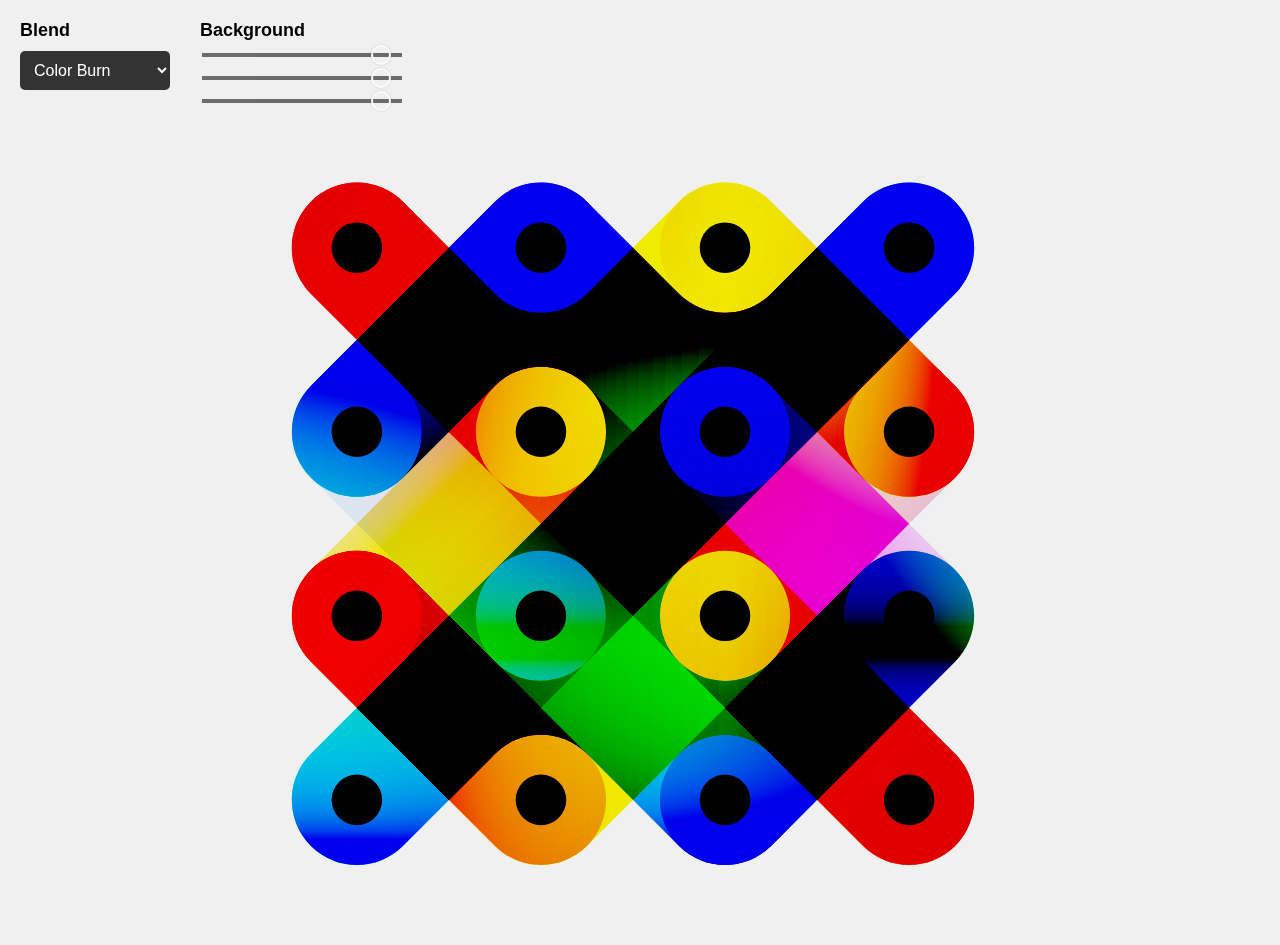
==== kolam2.html @ d8527121 "kolam2" ====
<!DOCTYPE html>
<html lang="en">
<head>
    <meta charset="UTF-8">
    <meta name="viewport" content="width=device-width, initial-scale=1.0">
    <title>SVG Animation with Blend Modes</title>
    <style>
        body {
            margin: 0;
            padding: 20px;
            display: flex;
            flex-direction: column;
            align-items: flex-start;
            min-height: 100vh;
            background-color: #fff9c4; /* Light yellow background */
            color: #000;
            font-family: Arial, sans-serif;
        }
        .controls {
            display: flex;
            gap: 30px;
            margin-bottom: 20px;
            align-self: flex-start;
        }
        .control-group {
            display: flex;
            flex-direction: column;
            align-items: flex-start;
        }
        label {
            margin-bottom: 10px;
            font-weight: bold;
            font-size: 18px;
        }
        select {
            width: 150px;
            padding: 10px;
            border-radius: 5px;
            background-color: #333;
            color: #fff;
            border: none;
            font-size: 16px;
        }
        .sliders {
            display: flex;
            flex-direction: column;
            gap: 15px;
        }
        input[type="range"] {
            -webkit-appearance: none;
            width: 200px;
            height: 4px;
            background: #333;
            outline: none;
            opacity: 0.7;
            transition: opacity .2s;
        }
        input[type="range"]:hover {
            opacity: 1;
        }
        input[type="range"]::-webkit-slider-thumb {
            -webkit-appearance: none;
            appearance: none;
            width: 20px;
            height: 20px;
            border-radius: 50%;
            cursor: pointer;
            border: 2px solid white;
            box-shadow: 0 0 2px rgba(0,0,0,0.3);
        }
        input[type="range"]::-moz-range-thumb {
            width: 20px;
            height: 20px;
            border-radius: 50%;
            cursor: pointer;
            border: 2px solid white;
            box-shadow: 0 0 2px rgba(0,0,0,0.3);
        }
        #red::-webkit-slider-thumb, #red::-moz-range-thumb {
            background-color: red;
        }
        #green::-webkit-slider-thumb, #green::-moz-range-thumb {
            background-color: lime;
        }
        #blue::-webkit-slider-thumb, #blue::-moz-range-thumb {
            background-color: blue;
        }
        .container {
            width: 800px;
            height: 800px;
            position: relative;
            align-self: center;
        }
        .path {
            mix-blend-mode: color-burn;
        }
    </style>
</head>
<body>
    <div class="controls">
        <div class="control-group">
            <label for="blend-mode">Blend</label>
            <select id="blend-mode">
                <option value="color-burn" selected>Color Burn</option>
                <option value="darken">Darken</option>
                <option value="multiply">Multiply</option>
                <option value="difference">Difference</option>
                <option value="hard-light">Hard Light</option>
                <option value="lighten">Lighten</option>
                <option value="screen">Screen</option>
                <option value="exclusion">Exclusion</option>
                <option value="overlay">Overlay</option>
                <option value="color-dodge">Color Dodge</option>
                <option value="color">Color</option>
                <option value="soft-light">Soft Light</option>
            </select>
        </div>
        <div class="control-group">
            <label>Background</label>
            <div class="sliders">
                <input type="range" id="red" min="0" max="255" value="240">
                <input type="range" id="green" min="0" max="255" value="240">
                <input type="range" id="blue" min="0" max="255" value="240">
            </div>
        </div>
    </div>
    <div class="container">
        <svg id="_0" data-name="0" xmlns="http://www.w3.org/2000/svg" viewBox="0 0 1266.17 1250.37">
            <defs>
                <linearGradient id="gradient1" x1="0%" y1="0%" x2="100%" y2="0%">
                    <stop offset="0%" stop-color="red">
                        <animate attributeName="offset" values="0;1;0" dur="10s" repeatCount="indefinite" />
                    </stop>
                    <stop offset="50%" stop-color="yellow">
                        <animate attributeName="offset" values="0.5;1.5;0.5" dur="10s" repeatCount="indefinite" />
                    </stop>
                    <stop offset="100%" stop-color="red">
                        <animate attributeName="offset" values="1;2;1" dur="10s" repeatCount="indefinite" />
                    </stop>
                </linearGradient>
                
                <linearGradient id="gradient2" x1="0%" y1="0%" x2="0%" y2="100%">
                    <stop offset="0%" stop-color="blue">
                        <animate attributeName="offset" values="0;1;0" dur="8s" repeatCount="indefinite" />
                    </stop>
                    <stop offset="50%" stop-color="green">
                        <animate attributeName="offset" values="0.5;1.5;0.5" dur="8s" repeatCount="indefinite" />
                    </stop>
                    <stop offset="100%" stop-color="blue">
                        <animate attributeName="offset" values="1;2;1" dur="8s" repeatCount="indefinite" />
                    </stop>
                </linearGradient>
                
                <linearGradient id="gradient3" x1="100%" y1="100%" x2="0%" y2="0%">
                    <stop offset="0%" stop-color="purple">
                        <animate attributeName="offset" values="0;1;0" dur="12s" repeatCount="indefinite" />
                    </stop>
                    <stop offset="50%" stop-color="orange">
                        <animate attributeName="offset" values="0.5;1.5;0.5" dur="12s" repeatCount="indefinite" />
                    </stop>
                    <stop offset="100%" stop-color="purple">
                        <animate attributeName="offset" values="1;2;1" dur="12s" repeatCount="indefinite" />
                    </stop>
                </linearGradient>
                
                <linearGradient id="gradient4" x1="0%" y1="100%" x2="100%" y2="0%">
                    <stop offset="0%" stop-color="cyan">
                        <animate attributeName="offset" values="0;1;0" dur="15s" repeatCount="indefinite" />
                    </stop>
                    <stop offset="50%" stop-color="magenta">
                        <animate attributeName="offset" values="0.5;1.5;0.5" dur="15s" repeatCount="indefinite" />
                    </stop>
                    <stop offset="100%" stop-color="cyan">
                        <animate attributeName="offset" values="1;2;1" dur="15s" repeatCount="indefinite" />
                    </stop>
                </linearGradient>
            </defs>
            
            <path class="path" fill="url(#gradient1)" d="M986.17,1140.99c40.22,40.22,105.44,40.22,145.67,0,40.22-40.22,40.22-105.44,0-145.67l-437-437c-40.22-40.22-40.22-105.44,0-145.67,40.22-40.22,105.44-40.22,145.67,0l145.67,145.67c40.22,40.22,105.44,40.22,145.67,0s40.22-105.44,0-145.67l-72.83-72.83-218.5-218.5c-40.22-40.22-105.44-40.22-145.67,0l-145.67,145.67c-40.22,40.22-105.44,40.22-145.67,0l-145.67-145.67c-40.22-40.22-105.44-40.22-145.67,0-40.22,40.22-40.22,105.44,0,145.67l437,437c40.22,40.22,40.22,105.44,0,145.67-40.22,40.22-105.44,40.22-145.67,0l-145.67-145.67c-40.22-40.22-105.44-40.22-145.67,0-40.22,40.22-40.22,105.44,0,145.67l291.33,291.33c40.22,40.22,105.44,40.22,145.67,0l145.67-145.67c40.22-40.22,105.44-40.22,145.67,0l145.67,145.67Z"/>
            
            <path class="path" fill="url(#gradient2)" d="M112.18,995.32l437-437c40.22-40.22,40.22-105.44,0-145.67-40.22-40.22-105.44-40.22-145.67,0l-145.67,145.67c-40.22,40.22-105.44,40.22-145.67,0-40.22-40.22-40.22-105.44,0-145.67l72.83-72.83,218.5-218.5c40.22-40.22,105.44-40.22,145.67,0l145.67,145.67c40.22,40.22,105.44,40.22,145.67,0l145.67-145.67c40.22-40.22,105.44-40.22,145.67,0,40.22,40.22,40.22,105.44,0,145.67l-437,437c-40.22,40.22-40.22,105.44,0,145.67,40.22,40.22,105.44,40.22,145.67,0l145.67-145.67c40.22-40.22,105.44-40.22,145.67,0s40.22,105.44,0,145.67l-291.33,291.33c-40.22,40.22-105.44,40.22-145.67,0l-145.67-145.67c-40.22-40.22-105.44-40.22-145.67,0l-145.67,145.67c-40.22,40.22-105.44,40.22-145.67,0-40.22-40.22-40.22-105.44,0-145.67Z"/>
            
            <path class="path" fill="url(#gradient3)" d="M986.17,1140.99l-437-437c-40.22-40.22-105.44-40.22-145.67,0-40.22,40.22-40.22,105.44,0,145.67l145.67,145.67c40.22,40.22,40.22,105.44,0,145.67s-105.44,40.22-145.67,0l-72.83-72.83-218.5-218.5c-40.22-40.22-40.22-105.44,0-145.67l145.67-145.67c40.22-40.22,40.22-105.44,0-145.67l-145.67-145.67c-40.22-40.22-40.22-105.44,0-145.67,40.22-40.22,105.44-40.22,145.67,0l437,437c40.22,40.22,105.44,40.22,145.67,0,40.22-40.22,40.22-105.44,0-145.67l-145.67-145.67c-40.22-40.22-40.22-105.44,0-145.67s105.44-40.22,145.67,0l291.33,291.33c40.22,40.22,40.22,105.44,0,145.67l-145.67,145.67c-40.22,40.22-40.22,105.44,0,145.67l145.67,145.67c40.22,40.22,40.22,105.44,0,145.67-40.22,40.22-105.44,40.22-145.67,0Z"/>
            
            <path class="path" fill="url(#gradient4)" d="M112.18,995.32c-40.22,40.22-40.22,105.44,0,145.67,40.22,40.22,105.44,40.22,145.67,0l437-437c40.22-40.22,105.44-40.22,145.67,0,40.22,40.22,40.22,105.44,0,145.67l-145.67,145.67c-40.22,40.22-40.22,105.44,0,145.67s105.44,40.22,145.67,0l72.83-72.83,218.5-218.5c40.22-40.22,40.22-105.44,0-145.67l-145.67-145.67c-40.22-40.22-40.22-105.44,0-145.67l145.67-145.67c40.22-40.22,40.22-105.44,0-145.67s-105.44-40.22-145.67,0l-437,437c-40.22,40.22-105.44,40.22-145.67,0-40.22-40.22-40.22-105.44,0-145.67l145.67-145.67c40.22-40.22,40.22-105.44,0-145.67-40.22-40.22-105.44-40.22-145.67,0L112.18,412.66c-40.22,40.22-40.22,105.44,0,145.67l145.67,145.67c40.22,40.22,40.22,105.44,0,145.67l-145.67,145.67Z"/>

            <g id="dots">
                <circle class="dot" cx="185.01" cy="1068.16" r="40"/>
                <circle class="dot" cx="1059.01" cy="1068.16" r="40"/>
                <circle class="dot" cx="767.67" cy="1068.16" r="40"/>
                <circle class="dot" cx="476.34" cy="1068.16" r="40"/>
                <circle class="dot" cx="185.01" cy="194.16" r="40"/>
                <circle class="dot" cx="185.01" cy="776.82" r="40"/>
                <circle class="dot" cx="185.01" cy="485.49" r="40"/>
                <circle class="dot" cx="1059.01" cy="194.16" r="40"/>
                <circle class="dot" cx="767.67" cy="194.16" r="40"/>
                <circle class="dot" cx="476.34" cy="194.16" r="40"/>
                <circle class="dot" cx="1059.01" cy="776.82" r="40"/>
                <circle class="dot" cx="1059.01" cy="485.49" r="40"/>
                <circle class="dot" cx="767.67" cy="776.82" r="40"/>
                <circle class="dot" cx="476.34" cy="776.82" r="40"/>
                <circle class="dot" cx="476.34" cy="485.49" r="40"/>
                <circle class="dot" cx="767.67" cy="485.49" r="40"/>
            </g>
        </svg>
    </div>
    <script>
        const blendModeSelect = document.getElementById('blend-mode');
        const redSlider = document.getElementById('red');
        const greenSlider = document.getElementById('green');
        const blueSlider = document.getElementById('blue');
        const paths = document.querySelectorAll('.path');

        const blendModeColors = {
            'color-burn': [240, 240, 240],
            'darken': [240, 240, 240],
            'multiply': [240, 240, 240],
            'difference': [240, 240, 240],
            'hard-light': [0, 0, 0],
            'lighten': [0, 0, 0],
            'screen': [0, 0, 0],
            'exclusion': [0, 0, 0],
            'overlay': [244, 127, 0],
            'color-dodge': [12, 30, 40],
            'color': [244, 127, 0],
            'soft-light': [128, 0, 0]
        };

        blendModeSelect.addEventListener('change', (e) => {
            const selectedMode = e.target.value;
            paths.forEach(path => {
                path.style.mixBlendMode = selectedMode;
            });
            
            const [r, g, b] = blendModeColors[selectedMode];
            redSlider.value = r;
            greenSlider.value = g;
            blueSlider.value = b;
            updateBackgroundColor();
        });

        function updateBackgroundColor() {
            const r = redSlider.value;
            const g = greenSlider.value;
            const b = blueSlider.value;
            document.body.style.backgroundColor = `rgb(${r}, ${g}, ${b})`;

            // Calculate brightness
            const brightness = (r * 299 + g * 587 + b * 114) / 1000;

            // Adjust text and control colors based on brightness
            if (brightness > 128) {
                document.body.style.color = '#000';
                blendModeSelect.style.backgroundColor = '#333';
                blendModeSelect.style.color = '#fff';
                [redSlider, greenSlider, blueSlider].forEach(slider => {
                    slider.style.backgroundColor = '#333';
                });
            } else {
                document.body.style.color = '#fff';
                blendModeSelect.style.backgroundColor = '#ddd';
                blendModeSelect.style.color = '#000';
                [redSlider, greenSlider, blueSlider].forEach(slider => {
                    slider.style.backgroundColor = '#ddd';
                });
            }
        }

        redSlider.addEventListener('input', updateBackgroundColor);
        greenSlider.addEventListener('input', updateBackgroundColor);
        blueSlider.addEventListener('input', updateBackgroundColor);

        // Initialize background color
        updateBackgroundColor();
    </script>
</body>
</html>
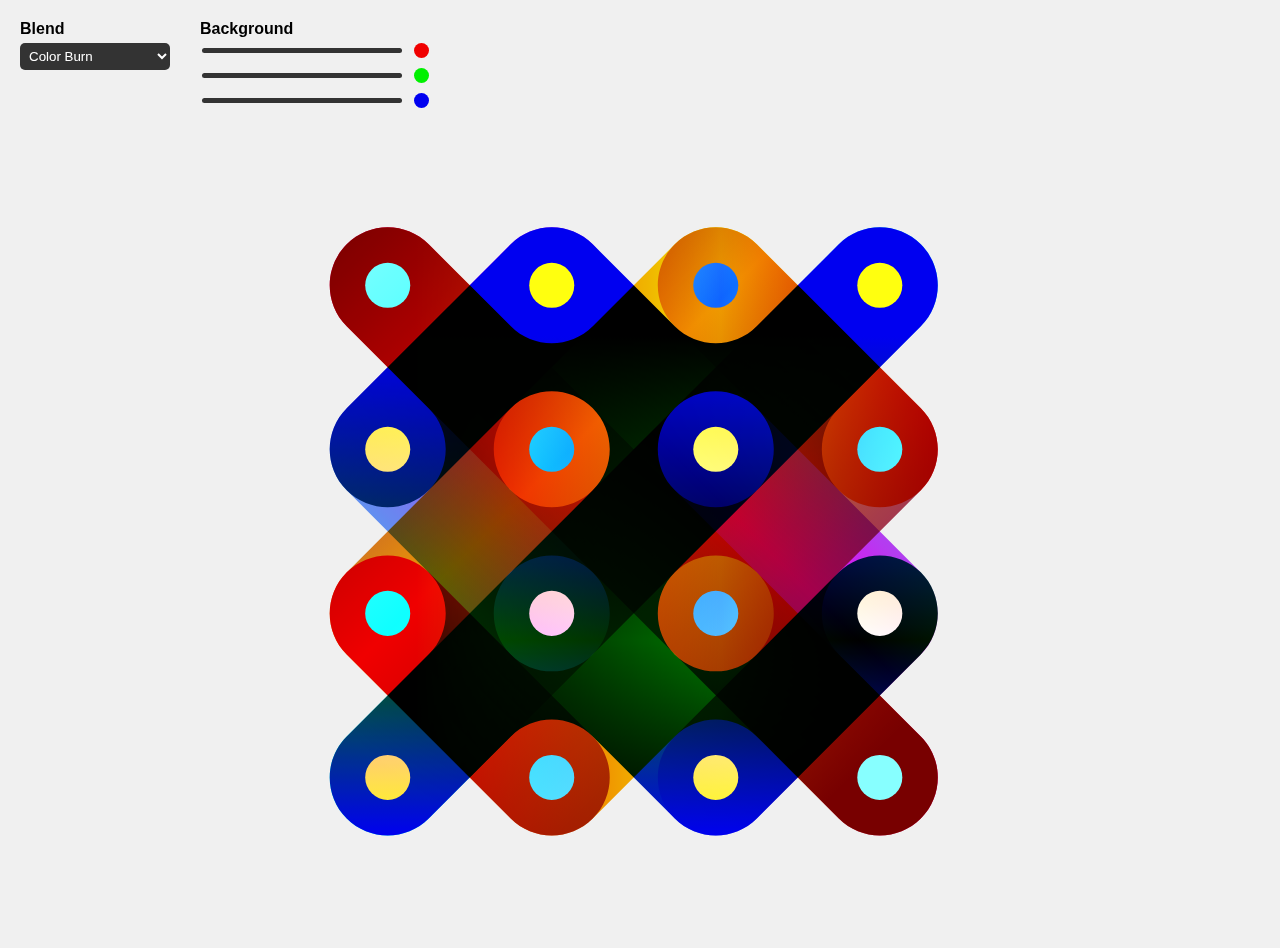
==== commit ee487c55: "update" ====
--- a/kolam2.html
+++ b/kolam2.html
@@ -5,6 +5,35 @@
     <meta name="viewport" content="width=device-width, initial-scale=1.0">
     <title>SVG Animation with Blend Modes</title>
     <style>
+        body, html {
+            margin: 0;
+            padding: 0;
+            height: 100%;
+            overflow: hidden;
+        }
+        .container {
+            width: 100%;
+            height: calc(100% - 96px); /* Subtracting 48px top and bottom padding */
+            padding: 48px 0;
+            box-sizing: border-box;
+            display: flex;
+            justify-content: center;
+            align-items: center;
+        }
+        #svg-container {
+            width: 100%;
+            height: 100%;
+            display: flex;
+            justify-content: center;
+            align-items: center;
+        }
+        svg {
+            width: 100%;
+            height: 100%;
+            max-width: 100vh;
+            max-height: 100vw;
+            object-fit: contain;
+        }
         body {
             margin: 0;
             padding: 20px;
@@ -12,9 +41,10 @@
             flex-direction: column;
             align-items: flex-start;
             min-height: 100vh;
-            background-color: #fff9c4; /* Light yellow background */
-            color: #000;
+            background-color: #000;
+            color: #fff;
             font-family: Arial, sans-serif;
+            transition: background-color 0.3s, color 0.3s;
         }
         .controls {
             display: flex;
@@ -28,62 +58,55 @@
             align-items: flex-start;
         }
         label {
-            margin-bottom: 10px;
+            margin-bottom: 5px;
             font-weight: bold;
-            font-size: 18px;
         }
         select {
             width: 150px;
-            padding: 10px;
+            padding: 5px;
             border-radius: 5px;
             background-color: #333;
             color: #fff;
             border: none;
-            font-size: 16px;
+            transition: background-color 0.3s, color 0.3s;
         }
         .sliders {
             display: flex;
             flex-direction: column;
-            gap: 15px;
+            gap: 10px;
+        }
+        .slider-container {
+            display: flex;
+            align-items: center;
+            gap: 10px;
         }
         input[type="range"] {
             -webkit-appearance: none;
             width: 200px;
-            height: 4px;
-            background: #333;
+            height: 5px;
+            border-radius: 5px;
+            background: #d3d3d3;
             outline: none;
-            opacity: 0.7;
-            transition: opacity .2s;
-        }
-        input[type="range"]:hover {
-            opacity: 1;
+            transition: background-color 0.3s;
         }
         input[type="range"]::-webkit-slider-thumb {
             -webkit-appearance: none;
             appearance: none;
-            width: 20px;
-            height: 20px;
+            width: 15px;
+            height: 15px;
             border-radius: 50%;
             cursor: pointer;
-            border: 2px solid white;
-            box-shadow: 0 0 2px rgba(0,0,0,0.3);
         }
         input[type="range"]::-moz-range-thumb {
-            width: 20px;
-            height: 20px;
+            width: 15px;
+            height: 15px;
             border-radius: 50%;
             cursor: pointer;
-            border: 2px solid white;
-            box-shadow: 0 0 2px rgba(0,0,0,0.3);
-        }
-        #red::-webkit-slider-thumb, #red::-moz-range-thumb {
-            background-color: red;
-        }
-        #green::-webkit-slider-thumb, #green::-moz-range-thumb {
-            background-color: lime;
-        }
-        #blue::-webkit-slider-thumb, #blue::-moz-range-thumb {
-            background-color: blue;
+        }
+        .color-knob {
+            width: 15px;
+            height: 15px;
+            border-radius: 50%;
         }
         .container {
             width: 800px;
@@ -92,7 +115,39 @@
             align-self: center;
         }
         .path {
-            mix-blend-mode: color-burn;
+            mix-blend-mode: multiply;
+        }
+        .dot {
+            fill: white;
+            mix-blend-mode: difference;
+        }
+        @keyframes pulsate1 {
+            0%, 100% { r: 40; }
+            50% { r: 80; }
+        }
+        @keyframes pulsate2 {
+            0%, 100% { r: 40; }
+            50% { r: 75; }
+        }
+        @keyframes pulsate3 {
+            0%, 100% { r: 40; }
+            50% { r: 70; }
+        }
+        @keyframes pulsate4 {
+            0%, 100% { r: 40; }
+            50% { r: 65; }
+        }
+        .dot:nth-child(4n+1) {
+            animation: pulsate1 3s cubic-bezier(0.4, 0, 0.6, 1) 0s infinite;
+        }
+        .dot:nth-child(4n+2) {
+            animation: pulsate2 4s cubic-bezier(0.4, 0, 0.6, 1) 0.5s infinite;
+        }
+        .dot:nth-child(4n+3) {
+            animation: pulsate3 3.5s cubic-bezier(0.4, 0, 0.6, 1) 1s infinite;
+        }
+        .dot:nth-child(4n) {
+            animation: pulsate4 4.5s cubic-bezier(0.4, 0, 0.6, 1) 1.5s infinite;
         }
     </style>
 </head>
@@ -118,97 +173,111 @@
         <div class="control-group">
             <label>Background</label>
             <div class="sliders">
-                <input type="range" id="red" min="0" max="255" value="240">
-                <input type="range" id="green" min="0" max="255" value="240">
-                <input type="range" id="blue" min="0" max="255" value="240">
+                <div class="slider-container">
+                    <input type="range" id="red" min="0" max="255" value="240">
+                    <div class="color-knob" id="red-knob"></div>
+                </div>
+                <div class="slider-container">
+                    <input type="range" id="green" min="0" max="255" value="240">
+                    <div class="color-knob" id="green-knob"></div>
+                </div>
+                <div class="slider-container">
+                    <input type="range" id="blue" min="0" max="255" value="240">
+                    <div class="color-knob" id="blue-knob"></div>
+                </div>
             </div>
         </div>
     </div>
     <div class="container">
-        <svg id="_0" data-name="0" xmlns="http://www.w3.org/2000/svg" viewBox="0 0 1266.17 1250.37">
-            <defs>
-                <linearGradient id="gradient1" x1="0%" y1="0%" x2="100%" y2="0%">
-                    <stop offset="0%" stop-color="red">
-                        <animate attributeName="offset" values="0;1;0" dur="10s" repeatCount="indefinite" />
-                    </stop>
-                    <stop offset="50%" stop-color="yellow">
-                        <animate attributeName="offset" values="0.5;1.5;0.5" dur="10s" repeatCount="indefinite" />
-                    </stop>
-                    <stop offset="100%" stop-color="red">
-                        <animate attributeName="offset" values="1;2;1" dur="10s" repeatCount="indefinite" />
-                    </stop>
-                </linearGradient>
+        <div id="svg-container">
+            <svg id="_0" data-name="0" xmlns="http://www.w3.org/2000/svg" viewBox="0 0 1266.17 1250.37">
+                <defs>
+                    <linearGradient id="gradient1" x1="0%" y1="0%" x2="100%" y2="0%">
+                        <stop offset="0%" stop-color="red">
+                            <animate attributeName="offset" values="0;1;0" dur="10s" repeatCount="indefinite" />
+                        </stop>
+                        <stop offset="50%" stop-color="yellow">
+                            <animate attributeName="offset" values="0.5;1.5;0.5" dur="10s" repeatCount="indefinite" />
+                        </stop>
+                        <stop offset="100%" stop-color="red">
+                            <animate attributeName="offset" values="1;2;1" dur="10s" repeatCount="indefinite" />
+                        </stop>
+                    </linearGradient>
+                    
+                    <linearGradient id="gradient2" x1="0%" y1="0%" x2="0%" y2="100%">
+                        <stop offset="0%" stop-color="blue">
+                            <animate attributeName="offset" values="0;1;0" dur="8s" repeatCount="indefinite" />
+                        </stop>
+                        <stop offset="50%" stop-color="green">
+                            <animate attributeName="offset" values="0.5;1.5;0.5" dur="8s" repeatCount="indefinite" />
+                        </stop>
+                        <stop offset="100%" stop-color="blue">
+                            <animate attributeName="offset" values="1;2;1" dur="8s" repeatCount="indefinite" />
+                        </stop>
+                    </linearGradient>
+                    
+                    <linearGradient id="gradient3" x1="100%" y1="100%" x2="0%" y2="0%">
+                        <stop offset="0%" stop-color="purple">
+                            <animate attributeName="offset" values="0;1;0" dur="12s" repeatCount="indefinite" />
+                        </stop>
+                        <stop offset="50%" stop-color="orange">
+                            <animate attributeName="offset" values="0.5;1.5;0.5" dur="12s" repeatCount="indefinite" />
+                        </stop>
+                        <stop offset="100%" stop-color="purple">
+                            <animate attributeName="offset" values="1;2;1" dur="12s" repeatCount="indefinite" />
+                        </stop>
+                    </linearGradient>
+                    
+                    <linearGradient id="gradient4" x1="0%" y1="100%" x2="100%" y2="0%">
+                        <stop offset="0%" stop-color="cyan">
+                            <animate attributeName="offset" values="0;1;0" dur="15s" repeatCount="indefinite" />
+                        </stop>
+                        <stop offset="50%" stop-color="magenta">
+                            <animate attributeName="offset" values="0.5;1.5;0.5" dur="15s" repeatCount="indefinite" />
+                        </stop>
+                        <stop offset="100%" stop-color="cyan">
+                            <animate attributeName="offset" values="1;2;1" dur="15s" repeatCount="indefinite" />
+                        </stop>
+                    </linearGradient>
+                </defs>
                 
-                <linearGradient id="gradient2" x1="0%" y1="0%" x2="0%" y2="100%">
-                    <stop offset="0%" stop-color="blue">
-                        <animate attributeName="offset" values="0;1;0" dur="8s" repeatCount="indefinite" />
-                    </stop>
-                    <stop offset="50%" stop-color="green">
-                        <animate attributeName="offset" values="0.5;1.5;0.5" dur="8s" repeatCount="indefinite" />
-                    </stop>
-                    <stop offset="100%" stop-color="blue">
-                        <animate attributeName="offset" values="1;2;1" dur="8s" repeatCount="indefinite" />
-                    </stop>
-                </linearGradient>
+                <path class="path" fill="url(#gradient1)" d="M986.17,1140.99c40.22,40.22,105.44,40.22,145.67,0,40.22-40.22,40.22-105.44,0-145.67l-437-437c-40.22-40.22-40.22-105.44,0-145.67,40.22-40.22,105.44-40.22,145.67,0l145.67,145.67c40.22,40.22,105.44,40.22,145.67,0s40.22-105.44,0-145.67l-72.83-72.83-218.5-218.5c-40.22-40.22-105.44-40.22-145.67,0l-145.67,145.67c-40.22,40.22-105.44,40.22-145.67,0l-145.67-145.67c-40.22-40.22-105.44-40.22-145.67,0-40.22,40.22-40.22,105.44,0,145.67l437,437c40.22,40.22,40.22,105.44,0,145.67-40.22,40.22-105.44,40.22-145.67,0l-145.67-145.67c-40.22-40.22-105.44-40.22-145.67,0-40.22,40.22-40.22,105.44,0,145.67l291.33,291.33c40.22,40.22,105.44,40.22,145.67,0l145.67-145.67c40.22-40.22,105.44-40.22,145.67,0l145.67,145.67Z"/>
                 
-                <linearGradient id="gradient3" x1="100%" y1="100%" x2="0%" y2="0%">
-                    <stop offset="0%" stop-color="purple">
-                        <animate attributeName="offset" values="0;1;0" dur="12s" repeatCount="indefinite" />
-                    </stop>
-                    <stop offset="50%" stop-color="orange">
-                        <animate attributeName="offset" values="0.5;1.5;0.5" dur="12s" repeatCount="indefinite" />
-                    </stop>
-                    <stop offset="100%" stop-color="purple">
-                        <animate attributeName="offset" values="1;2;1" dur="12s" repeatCount="indefinite" />
-                    </stop>
-                </linearGradient>
+                <path class="path" fill="url(#gradient2)" d="M112.18,995.32l437-437c40.22-40.22,40.22-105.44,0-145.67-40.22-40.22-105.44-40.22-145.67,0l-145.67,145.67c-40.22,40.22-105.44,40.22-145.67,0-40.22-40.22-40.22-105.44,0-145.67l72.83-72.83,218.5-218.5c40.22-40.22,105.44-40.22,145.67,0l145.67,145.67c40.22,40.22,105.44,40.22,145.67,0l145.67-145.67c40.22-40.22,105.44-40.22,145.67,0,40.22,40.22,40.22,105.44,0,145.67l-437,437c-40.22,40.22-40.22,105.44,0,145.67,40.22,40.22,105.44,40.22,145.67,0l145.67-145.67c40.22-40.22,105.44-40.22,145.67,0s40.22,105.44,0,145.67l-291.33,291.33c-40.22,40.22-105.44,40.22-145.67,0l-145.67-145.67c-40.22-40.22-105.44-40.22-145.67,0l-145.67,145.67c-40.22,40.22-105.44,40.22-145.67,0-40.22-40.22-40.22-105.44,0-145.67Z"/>
                 
-                <linearGradient id="gradient4" x1="0%" y1="100%" x2="100%" y2="0%">
-                    <stop offset="0%" stop-color="cyan">
-                        <animate attributeName="offset" values="0;1;0" dur="15s" repeatCount="indefinite" />
-                    </stop>
-                    <stop offset="50%" stop-color="magenta">
-                        <animate attributeName="offset" values="0.5;1.5;0.5" dur="15s" repeatCount="indefinite" />
-                    </stop>
-                    <stop offset="100%" stop-color="cyan">
-                        <animate attributeName="offset" values="1;2;1" dur="15s" repeatCount="indefinite" />
-                    </stop>
-                </linearGradient>
-            </defs>
-            
-            <path class="path" fill="url(#gradient1)" d="M986.17,1140.99c40.22,40.22,105.44,40.22,145.67,0,40.22-40.22,40.22-105.44,0-145.67l-437-437c-40.22-40.22-40.22-105.44,0-145.67,40.22-40.22,105.44-40.22,145.67,0l145.67,145.67c40.22,40.22,105.44,40.22,145.67,0s40.22-105.44,0-145.67l-72.83-72.83-218.5-218.5c-40.22-40.22-105.44-40.22-145.67,0l-145.67,145.67c-40.22,40.22-105.44,40.22-145.67,0l-145.67-145.67c-40.22-40.22-105.44-40.22-145.67,0-40.22,40.22-40.22,105.44,0,145.67l437,437c40.22,40.22,40.22,105.44,0,145.67-40.22,40.22-105.44,40.22-145.67,0l-145.67-145.67c-40.22-40.22-105.44-40.22-145.67,0-40.22,40.22-40.22,105.44,0,145.67l291.33,291.33c40.22,40.22,105.44,40.22,145.67,0l145.67-145.67c40.22-40.22,105.44-40.22,145.67,0l145.67,145.67Z"/>
-            
-            <path class="path" fill="url(#gradient2)" d="M112.18,995.32l437-437c40.22-40.22,40.22-105.44,0-145.67-40.22-40.22-105.44-40.22-145.67,0l-145.67,145.67c-40.22,40.22-105.44,40.22-145.67,0-40.22-40.22-40.22-105.44,0-145.67l72.83-72.83,218.5-218.5c40.22-40.22,105.44-40.22,145.67,0l145.67,145.67c40.22,40.22,105.44,40.22,145.67,0l145.67-145.67c40.22-40.22,105.44-40.22,145.67,0,40.22,40.22,40.22,105.44,0,145.67l-437,437c-40.22,40.22-40.22,105.44,0,145.67,40.22,40.22,105.44,40.22,145.67,0l145.67-145.67c40.22-40.22,105.44-40.22,145.67,0s40.22,105.44,0,145.67l-291.33,291.33c-40.22,40.22-105.44,40.22-145.67,0l-145.67-145.67c-40.22-40.22-105.44-40.22-145.67,0l-145.67,145.67c-40.22,40.22-105.44,40.22-145.67,0-40.22-40.22-40.22-105.44,0-145.67Z"/>
-            
-            <path class="path" fill="url(#gradient3)" d="M986.17,1140.99l-437-437c-40.22-40.22-105.44-40.22-145.67,0-40.22,40.22-40.22,105.44,0,145.67l145.67,145.67c40.22,40.22,40.22,105.44,0,145.67s-105.44,40.22-145.67,0l-72.83-72.83-218.5-218.5c-40.22-40.22-40.22-105.44,0-145.67l145.67-145.67c40.22-40.22,40.22-105.44,0-145.67l-145.67-145.67c-40.22-40.22-40.22-105.44,0-145.67,40.22-40.22,105.44-40.22,145.67,0l437,437c40.22,40.22,105.44,40.22,145.67,0,40.22-40.22,40.22-105.44,0-145.67l-145.67-145.67c-40.22-40.22-40.22-105.44,0-145.67s105.44-40.22,145.67,0l291.33,291.33c40.22,40.22,40.22,105.44,0,145.67l-145.67,145.67c-40.22,40.22-40.22,105.44,0,145.67l145.67,145.67c40.22,40.22,40.22,105.44,0,145.67-40.22,40.22-105.44,40.22-145.67,0Z"/>
-            
-            <path class="path" fill="url(#gradient4)" d="M112.18,995.32c-40.22,40.22-40.22,105.44,0,145.67,40.22,40.22,105.44,40.22,145.67,0l437-437c40.22-40.22,105.44-40.22,145.67,0,40.22,40.22,40.22,105.44,0,145.67l-145.67,145.67c-40.22,40.22-40.22,105.44,0,145.67s105.44,40.22,145.67,0l72.83-72.83,218.5-218.5c40.22-40.22,40.22-105.44,0-145.67l-145.67-145.67c-40.22-40.22-40.22-105.44,0-145.67l145.67-145.67c40.22-40.22,40.22-105.44,0-145.67s-105.44-40.22-145.67,0l-437,437c-40.22,40.22-105.44,40.22-145.67,0-40.22-40.22-40.22-105.44,0-145.67l145.67-145.67c40.22-40.22,40.22-105.44,0-145.67-40.22-40.22-105.44-40.22-145.67,0L112.18,412.66c-40.22,40.22-40.22,105.44,0,145.67l145.67,145.67c40.22,40.22,40.22,105.44,0,145.67l-145.67,145.67Z"/>
-
-            <g id="dots">
-                <circle class="dot" cx="185.01" cy="1068.16" r="40"/>
-                <circle class="dot" cx="1059.01" cy="1068.16" r="40"/>
-                <circle class="dot" cx="767.67" cy="1068.16" r="40"/>
-                <circle class="dot" cx="476.34" cy="1068.16" r="40"/>
-                <circle class="dot" cx="185.01" cy="194.16" r="40"/>
-                <circle class="dot" cx="185.01" cy="776.82" r="40"/>
-                <circle class="dot" cx="185.01" cy="485.49" r="40"/>
-                <circle class="dot" cx="1059.01" cy="194.16" r="40"/>
-                <circle class="dot" cx="767.67" cy="194.16" r="40"/>
-                <circle class="dot" cx="476.34" cy="194.16" r="40"/>
-                <circle class="dot" cx="1059.01" cy="776.82" r="40"/>
-                <circle class="dot" cx="1059.01" cy="485.49" r="40"/>
-                <circle class="dot" cx="767.67" cy="776.82" r="40"/>
-                <circle class="dot" cx="476.34" cy="776.82" r="40"/>
-                <circle class="dot" cx="476.34" cy="485.49" r="40"/>
-                <circle class="dot" cx="767.67" cy="485.49" r="40"/>
-            </g>
-        </svg>
+                <path class="path" fill="url(#gradient3)" d="M986.17,1140.99l-437-437c-40.22-40.22-105.44-40.22-145.67,0-40.22,40.22-40.22,105.44,0,145.67l145.67,145.67c40.22,40.22,40.22,105.44,0,145.67s-105.44,40.22-145.67,0l-72.83-72.83-218.5-218.5c-40.22-40.22-40.22-105.44,0-145.67l145.67-145.67c40.22-40.22,40.22-105.44,0-145.67l-145.67-145.67c-40.22-40.22-40.22-105.44,0-145.67,40.22-40.22,105.44-40.22,145.67,0l437,437c40.22,40.22,105.44,40.22,145.67,0,40.22-40.22,40.22-105.44,0-145.67l-145.67-145.67c-40.22-40.22-40.22-105.44,0-145.67s105.44-40.22,145.67,0l291.33,291.33c40.22,40.22,40.22,105.44,0,145.67l-145.67,145.67c-40.22,40.22-40.22,105.44,0,145.67l145.67,145.67c40.22,40.22,40.22,105.44,0,145.67-40.22,40.22-105.44,40.22-145.67,0Z"/>
+                
+                <path class="path" fill="url(#gradient4)" d="M112.18,995.32c-40.22,40.22-40.22,105.44,0,145.67,40.22,40.22,105.44,40.22,145.67,0l437-437c40.22-40.22,105.44-40.22,145.67,0,40.22,40.22,40.22,105.44,0,145.67l-145.67,145.67c-40.22,40.22-40.22,105.44,0,145.67s105.44,40.22,145.67,0l72.83-72.83,218.5-218.5c40.22-40.22,40.22-105.44,0-145.67l-145.67-145.67c-40.22-40.22-40.22-105.44,0-145.67l145.67-145.67c40.22-40.22,40.22-105.44,0-145.67s-105.44-40.22-145.67,0l-437,437c-40.22,40.22-105.44,40.22-145.67,0-40.22-40.22-40.22-105.44,0-145.67l145.67-145.67c40.22-40.22,40.22-105.44,0-145.67-40.22-40.22-105.44-40.22-145.67,0L112.18,412.66c-40.22,40.22-40.22,105.44,0,145.67l145.67,145.67c40.22,40.22,40.22,105.44,0,145.67l-145.67,145.67Z"/>
+
+                <g id="dots">
+                    <circle class="dot" cx="185.01" cy="1068.16" r="40"/>
+                    <circle class="dot" cx="1059.01" cy="1068.16" r="40"/>
+                    <circle class="dot" cx="767.67" cy="1068.16" r="40"/>
+                    <circle class="dot" cx="476.34" cy="1068.16" r="40"/>
+                    <circle class="dot" cx="185.01" cy="194.16" r="40"/>
+                    <circle class="dot" cx="185.01" cy="776.82" r="40"/>
+                    <circle class="dot" cx="185.01" cy="485.49" r="40"/>
+                    <circle class="dot" cx="1059.01" cy="194.16" r="40"/>
+                    <circle class="dot" cx="767.67" cy="194.16" r="40"/>
+                    <circle class="dot" cx="476.34" cy="194.16" r="40"/>
+                    <circle class="dot" cx="1059.01" cy="776.82" r="40"/>
+                    <circle class="dot" cx="1059.01" cy="485.49" r="40"/>
+                    <circle class="dot" cx="767.67" cy="776.82" r="40"/>
+                    <circle class="dot" cx="476.34" cy="776.82" r="40"/>
+                    <circle class="dot" cx="476.34" cy="485.49" r="40"/>
+                    <circle class="dot" cx="767.67" cy="485.49" r="40"/>
+                </g>
+            </svg>
+        </div>
     </div>
     <script>
         const blendModeSelect = document.getElementById('blend-mode');
         const redSlider = document.getElementById('red');
         const greenSlider = document.getElementById('green');
         const blueSlider = document.getElementById('blue');
+        const redKnob = document.getElementById('red-knob');
+        const greenKnob = document.getElementById('green-knob');
+        const blueKnob = document.getElementById('blue-knob');
         const paths = document.querySelectorAll('.path');
 
         const blendModeColors = {
@@ -244,6 +313,9 @@
             const g = greenSlider.value;
             const b = blueSlider.value;
             document.body.style.backgroundColor = `rgb(${r}, ${g}, ${b})`;
+            redKnob.style.backgroundColor = `rgb(${r}, 0, 0)`;
+            greenKnob.style.backgroundColor = `rgb(0, ${g}, 0)`;
+            blueKnob.style.backgroundColor = `rgb(0, 0, ${b})`;
 
             // Calculate brightness
             const brightness = (r * 299 + g * 587 + b * 114) / 1000;
